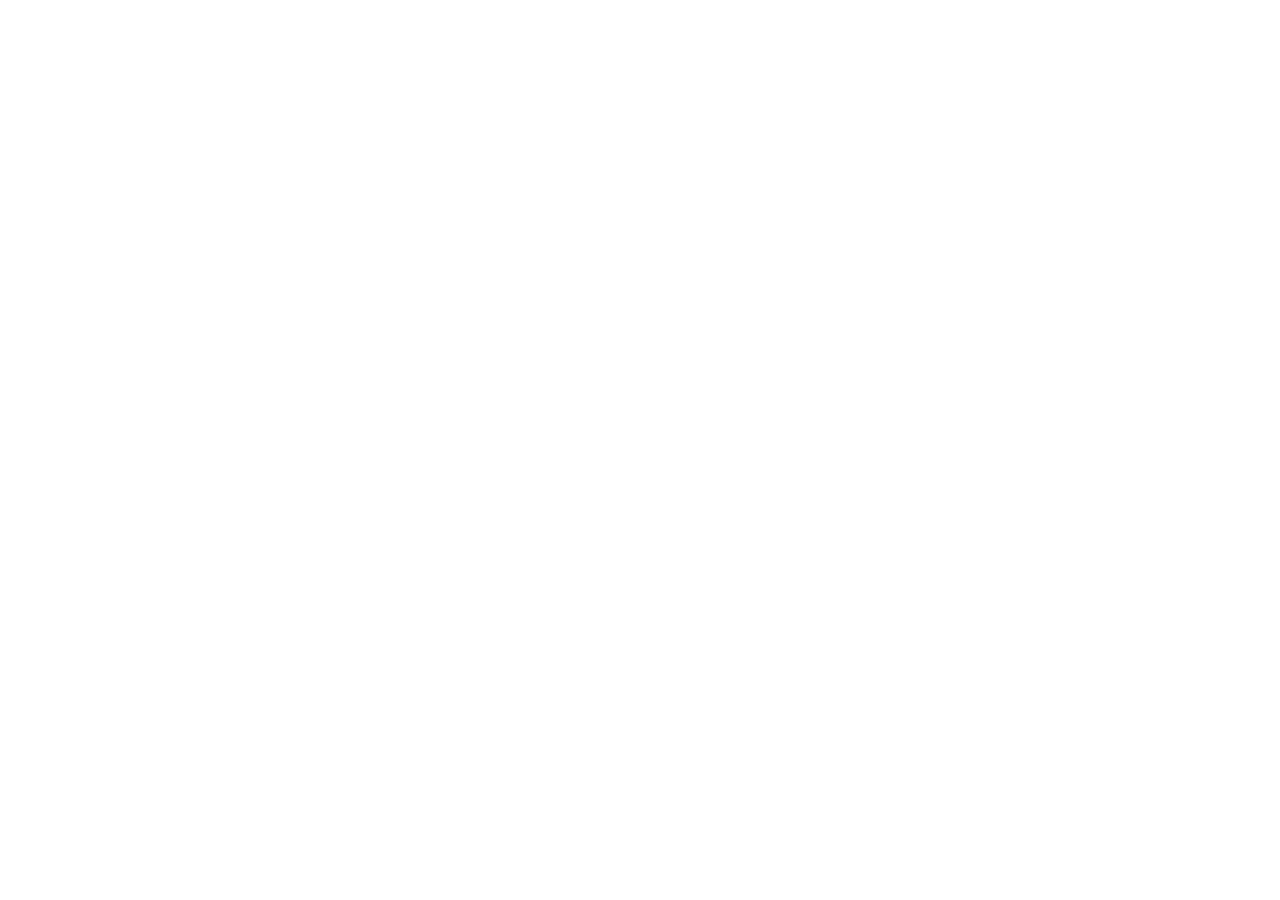
==== contact.html @ 482a0a32 "Move GA4 code from header to head section" ====
<!DOCTYPE html>
<html lang="nl">
<head>
    <meta charset="UTF-8">
    <meta name="viewport" content="width=device-width, initial-scale=1.0">
    <title>Contact - WebPinguin</title>
    <meta name="keywords" content="website, webdesign, SEO, webshop, professionele website, webbouwer">
    <meta name="description" content="Neem contact op met WebPinguin. We helpen je graag met je website project.">
    <link rel="stylesheet" href="style.css">
    <link rel="icon" href="images/webpinguin_logo_v6.png" type="image/png">
</head>

<!-- Google tag (gtag.js) -->
<script async src="https://www.googletagmanager.com/gtag/js?id=G-3PWW5EQ5VZ"></script>
<script>
  window.dataLayer = window.dataLayer || [];
  function gtag(){dataLayer.push(arguments);}
  gtag('js', new Date());

  gtag('config', 'G-3PWW5EQ5VZ');
</script>
<body>
    <header>
---- style.css ----
/* WebPinguin Styles */
:root {
    --primary: #1A4F91;
    --secondary: #00C4CC;
    --dark: #333333;
    --gray: #666666;
    --light: #f5f5f5;
    --white: #ffffff;
}

* {
    margin: 0;
    padding: 0;
    box-sizing: border-box;
}

body {
    font-family: -apple-system, BlinkMacSystemFont, 'Segoe UI', Roboto, sans-serif;
    line-height: 1.6;
    color: var(--dark);
    background: var(--white);
}

.container {
    max-width: 1200px;
    margin: 0 auto;
    padding: 0 20px;
}

/* Header */
header {
    background: var(--white);
    box-shadow: 0 2px 10px rgba(0,0,0,0.1);
    position: sticky;
    top: 0;
    z-index: 100;
}

header nav {
    display: flex;
    justify-content: space-between;
    align-items: center;
    padding: 15px 20px;
}

.logo img {
    height: 100px;
}

.nav-links {
    display: flex;
    list-style: none;
    gap: 30px;
    align-items: center;
}

.nav-links a {
    text-decoration: none;
    color: var(--dark);
    font-weight: 500;
    transition: color 0.3s;
}

.nav-links a:hover {
    color: var(--primary);
}

/* Buttons */
.btn-primary, .btn-secondary {
    display: inline-block;
    padding: 12px 24px;
    border-radius: 8px;
    text-decoration: none;
    font-weight: 600;
    transition: all 0.3s;
}

.btn-primary {
    background: var(--primary);
    color: var(--white);
}

.btn-primary:hover {
    background: #153d7a;
}

.btn-secondary {
    background: transparent;
    border: 2px solid var(--primary);
    color: var(--primary);
}

.btn-secondary:hover {
    background: var(--primary);
    color: var(--white);
}

/* Hero */
.hero {
    background: linear-gradient(135deg, var(--primary) 0%, var(--secondary) 100%);
    color: var(--white);
    padding: 100px 0;
    text-align: center;
}

.hero h1 {
    font-size: 3rem;
    margin-bottom: 20px;
}

.hero p {
    font-size: 1.25rem;
    margin-bottom: 30px;
    opacity: 0.9;
}

.hero-buttons {
    display: flex;
    gap: 20px;
    justify-content: center;
}

/* Features */
.features {
    padding: 80px 0;
    background: var(--light);
}

.features h2 {
    text-align: center;
    margin-bottom: 50px;
    font-size: 2rem;
    color: var(--primary);
}

.feature-grid {
    display: grid;
    grid-template-columns: repeat(auto-fit, minmax(250px, 1fr));
    gap: 30px;
}

.feature-card {
    background: var(--white);
    padding: 30px;
    border-radius: 12px;
    box-shadow: 0 4px 15px rgba(0,0,0,0.1);
    text-align: center;
}

.feature-card h3 {
    color: var(--primary);
    margin-bottom: 15px;
    font-size: 1.3rem;
}

/* Services Preview */
.services-preview {
    padding: 80px 0;
}

.services-preview h2 {
    text-align: center;
    margin-bottom: 50px;
    font-size: 2rem;
    color: var(--primary);
}

.service-grid {
    display: grid;
    grid-template-columns: repeat(auto-fit, minmax(300px, 1fr));
    gap: 30px;
}

.service-card {
    border: 2px solid var(--light);
    padding: 30px;
    border-radius: 12px;
    transition: all 0.3s;
}

.service-card:hover {
    border-color: var(--secondary);
    transform: translateY(-5px);
}

.service-card h3 {
    color: var(--primary);
    margin-bottom: 15px;
}

.service-card a {
    color: var(--secondary);
    text-decoration: none;
    font-weight: 600;
}

/* CTA */
.cta {
    background: var(--primary);
    color: var(--white);
    padding: 60px 0;
    text-align: center;
}

.cta h2 {
    margin-bottom: 15px;
}

.cta p {
    margin-bottom: 25px;
    opacity: 0.9;
}

/* Footer */
footer {
    background: var(--dark);
    color: var(--white);
    padding: 60px 0 20px;
}

.footer-content {
    display: grid;
    grid-template-columns: repeat(auto-fit, minmax(200px, 1fr));
    gap: 40px;
    margin-bottom: 40px;
}

.footer-logo {
    height: 50px;
    margin-bottom: 15px;
}

.footer-links h4, .footer-contact h4 {
    margin-bottom: 20px;
    color: var(--secondary);
}

.footer-links ul {
    list-style: none;
}

.footer-links li {
    margin-bottom: 10px;
}

.footer-links a {
    color: var(--white);
    text-decoration: none;
    opacity: 0.8;
    transition: opacity 0.3s;
}

.footer-links a:hover {
    opacity: 1;
}

.footer-bottom {
    text-align: center;
    padding-top: 20px;
    border-top: 1px solid rgba(255,255,255,0.1);
    opacity: 0.6;
}

/* Page Header */
.page-header {
    background: linear-gradient(135deg, var(--primary) 0%, var(--secondary) 100%);
    color: var(--white);
    padding: 60px 0;
    text-align: center;
}

.page-header h1 {
    font-size: 2.5rem;
    margin-bottom: 10px;
}

.page-header p {
    font-size: 1.2rem;
    opacity: 0.9;
}

/* About Page */
.about-content {
    padding: 60px 0;
}

.about-grid {
    display: grid;
    grid-template-columns: 1fr 1fr;
    gap: 50px;
    align-items: center;
}

.about-image img {
    width: 100%;
    border-radius: 12px;
    box-shadow: 0 10px 30px rgba(0,0,0,0.1);
}

.about-text h2 {
    color: var(--primary);
    margin-bottom: 20px;
}

.about-text h3 {
    color: var(--gray);
    margin-top: 20px;
    margin-bottom: 10px;
}

.about-text ul {
    list-style: none;
}

.about-text li {
    margin-bottom: 10px;
    padding-left: 10px;
}

/* Values Section */
.values {
    background: var(--light);
    padding: 60px 0;
}

.values h2 {
    text-align: center;
    color: var(--primary);
    margin-bottom: 40px;
}

.values-grid {
    display: grid;
    grid-template-columns: repeat(auto-fit, minmax(250px, 1fr));
    gap: 30px;
}

.value-card {
    background: var(--white);
    padding: 30px;
    border-radius: 12px;
    text-align: center;
    box-shadow: 0 4px 15px rgba(0,0,0,0.05);
}

.value-card h3 {
    color: var(--primary);
    margin-bottom: 15px;
}

/* Producten / Pricing */
.products {
    padding: 60px 0;
}

.product-category {
    margin-bottom: 60px;
}

.product-category h2 {
    color: var(--primary);
    text-align: center;
    margin-bottom: 15px;
}

.category-desc {
    text-align: center;
    max-width: 700px;
    margin: 0 auto 40px;
    color: var(--gray);
}

.pricing-grid {
    display: grid;
    grid-template-columns: repeat(auto-fit, minmax(300px, 1fr));
    gap: 30px;
    max-width: 1100px;
    margin: 0 auto;
}

.pricing-card {
    background: var(--white);
    border: 2px solid var(--light);
    border-radius: 12px;
    padding: 30px;
    text-align: center;
    transition: all 0.3s;
    position: relative;
}

.pricing-card:hover {
    transform: translateY(-5px);
    box-shadow: 0 10px 30px rgba(0,0,0,0.1);
}

.pricing-card.featured {
    border-color: var(--secondary);
    transform: scale(1.05);
}

.pricing-card.featured:hover {
    transform: scale(1.05) translateY(-5px);
}

.pricing-card .badge {
    position: absolute;
    top: -12px;
    left: 50%;
    transform: translateX(-50%);
    background: var(--secondary);
    color: var(--white);
    padding: 5px 15px;
    border-radius: 20px;
    font-size: 0.85rem;
    font-weight: 600;
}

.pricing-card h3 {
    color: var(--primary);
    margin-bottom: 10px;
}

.pricing-card .price {
    font-size: 2.5rem;
    font-weight: 700;
    color: var(--primary);
    margin-bottom: 15px;
}

.pricing-card ul {
    list-style: none;
    text-align: left;
    margin: 20px 0;
}

.pricing-card li {
    padding: 8px 0;
    border-bottom: 1px solid var(--light);
}

.pricing-card li:last-child {
    border-bottom: none;
}

/* Portfolio */
.portfolio {
    padding: 60px 0;
}

.portfolio-grid {
    display: grid;
    grid-template-columns: repeat(auto-fit, minmax(350px, 1fr));
    gap: 30px;
}

.portfolio-card {
    background: var(--white);
    border-radius: 12px;
    overflow: hidden;
    box-shadow: 0 4px 15px rgba(0,0,0,0.1);
}

.portfolio-image img {
    width: 100%;
    height: 250px;
    object-fit: cover;
}

.portfolio-info {
    padding: 25px;
}

.portfolio-info h3 {
    color: var(--primary);
    margin-bottom: 10px;
}

.portfolio-desc {
    color: var(--gray);
    margin-bottom: 15px;
}

.portfolio-tags {
    display: flex;
    gap: 10px;
    margin-bottom: 15px;
}

.portfolio-tags span {
    background: var(--light);
    padding: 5px 12px;
    border-radius: 20px;
    font-size: 0.85rem;
    color: var(--gray);
}

.portfolio-card.placeholder {
    opacity: 0.7;
}

/* Testimonials */
.testimonials {
    background: var(--light);
    padding: 60px 0;
}

.testimonials h2 {
    text-align: center;
    color: var(--primary);
    margin-bottom: 40px;
}

.testimonial-grid {
    display: grid;
    grid-template-columns: repeat(auto-fit, minmax(300px, 1fr));
    gap: 30px;
}

.testimonial-card {
    background: var(--white);
    padding: 30px;
    border-radius: 12px;
    box-shadow: 0 4px 15px rgba(0,0,0,0.05);
}

.testimonial-card p {
    font-style: italic;
    margin-bottom: 15px;
    color: var(--gray);
}

/* Contact */
.contact {
    padding: 60px 0;
}

.contact-grid {
    display: grid;
    grid-template-columns: 1fr 1fr;
    gap: 50px;
}

.contact-info h2 {
    color: var(--primary);
    margin-bottom: 15px;
}

.contact-details {
    margin-top: 30px;
}

.contact-item {
    margin-bottom: 20px;
}

.contact-item h3 {
    color: var(--primary);
    font-size: 1.1rem;
    margin-bottom: 5px;
}

.contact-form-wrapper {
    background: var(--light);
    padding: 30px;
    border-radius: 12px;
}

.form-group {
    margin-bottom: 20px;
}

.form-group label {
    display: block;
    margin-bottom: 5px;
    font-weight: 500;
}

.form-group input,
.form-group select,
.form-group textarea {
    width: 100%;
    padding: 12px;
    border: 1px solid #ddd;
    border-radius: 8px;
    font-size: 1rem;
    font-family: inherit;
}

.form-group input:focus,
.form-group select:focus,
.form-group textarea:focus {
    outline: none;
    border-color: var(--primary);
}

.form-success {
    background: #d4edda;
    color: #155724;
    padding: 20px;
    border-radius: 8px;
    text-align: center;
}

.form-error {
    background: #f8d7da;
    color: #721c24;
    padding: 20px;
    border-radius: 8px;
    text-align: center;
}

/* FAQ */
.faq {
    background: var(--light);
    padding: 60px 0;
}

.faq h2 {
    text-align: center;
    color: var(--primary);
    margin-bottom: 40px;
}

.faq-grid {
    display: grid;
    grid-template-columns: repeat(auto-fit, minmax(400px, 1fr));
    gap: 30px;
}

.faq-item {
    background: var(--white);
    padding: 25px;
    border-radius: 12px;
}

.faq-item h3 {
    color: var(--primary);
    margin-bottom: 10px;
    font-size: 1.1rem;
}

.faq-item p {
    color: var(--gray);
}

/* Responsive */
@media (max-width: 768px) {
    .nav-links {
        display: none;
    }
    
    .hero h1 {
        font-size: 2rem;
    }
    
    .hero-buttons {
        flex-direction: column;
    }
    
    .feature-grid, .service-grid, .values-grid, .pricing-grid, .portfolio-grid, .testimonial-grid, .faq-grid {
        grid-template-columns: 1fr;
    }
    
    .about-grid, .contact-grid {
        grid-template-columns: 1fr;
    }
    
    .pricing-card.featured {
        transform: none;
    }
    
    .pricing-card.featured:hover {
        transform: translateY(-5px);
    }
    
    .page-header h1 {
        font-size: 2rem;
    }
}
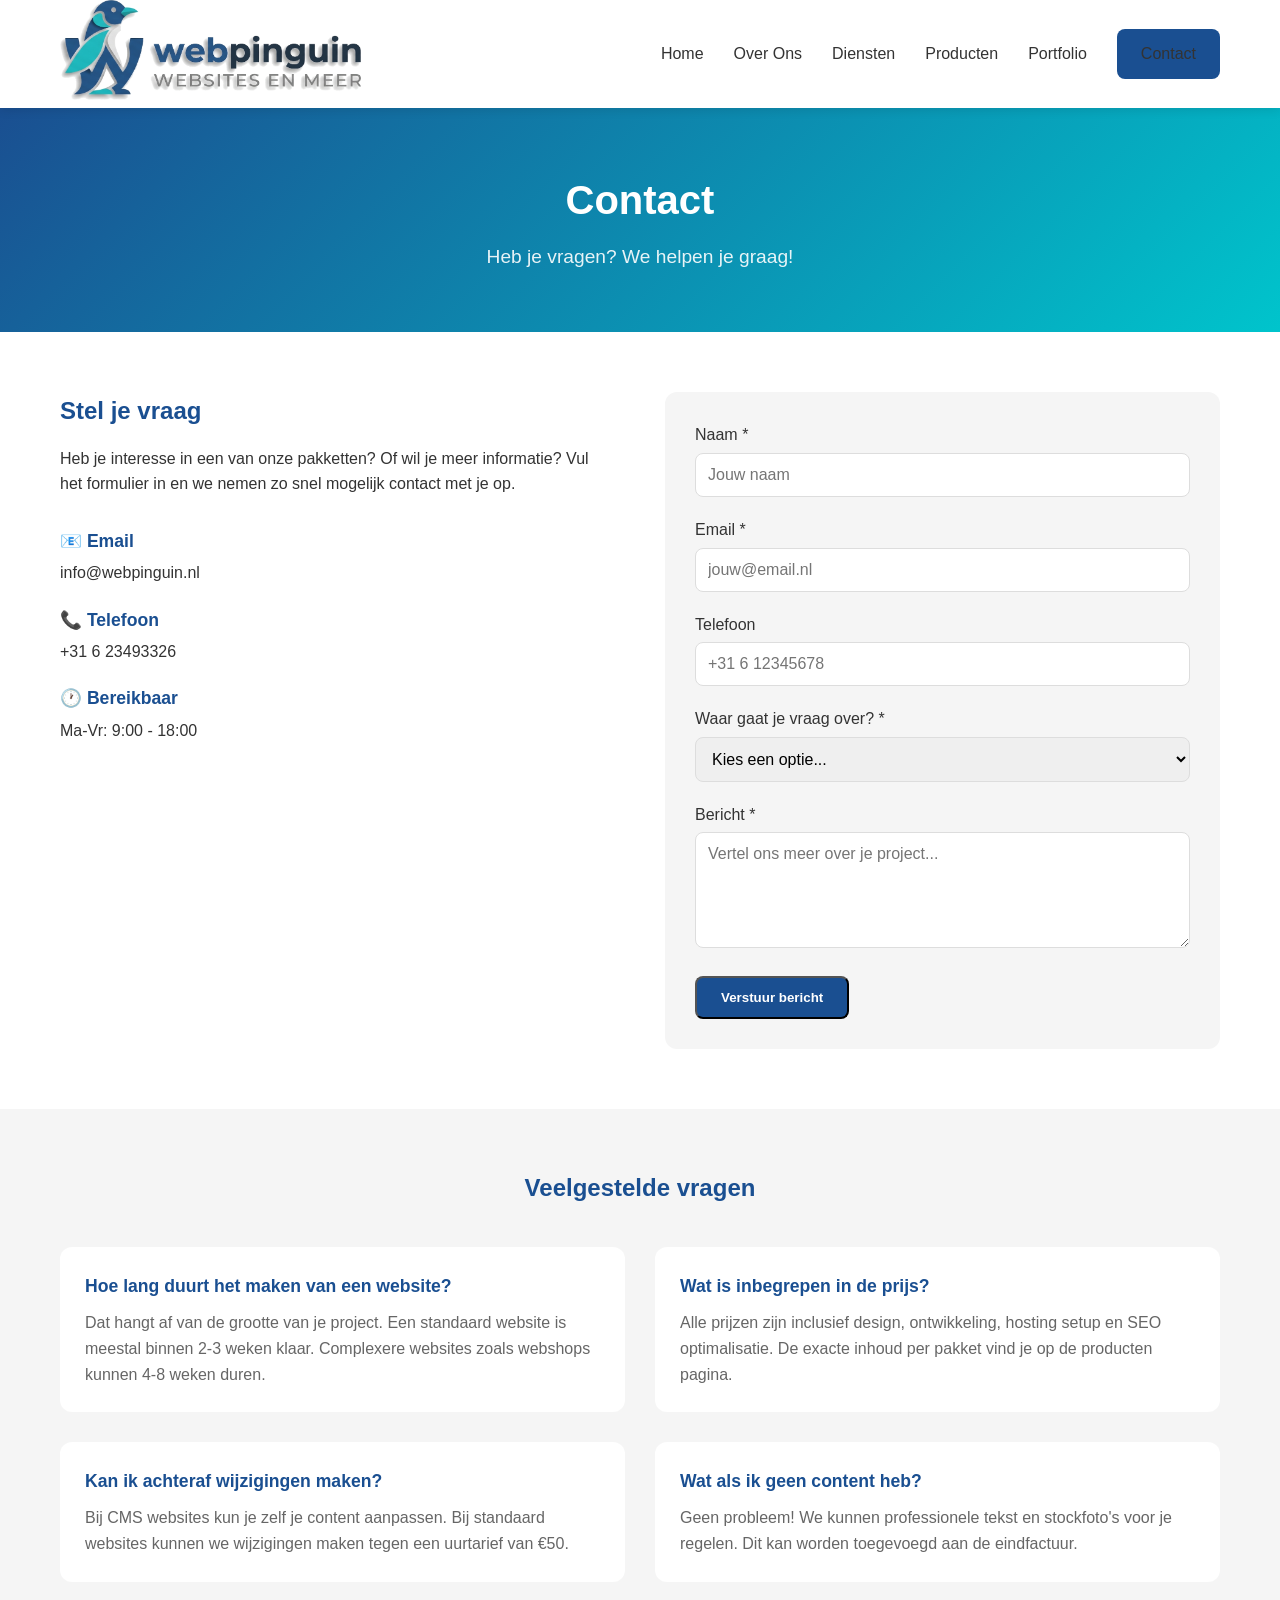
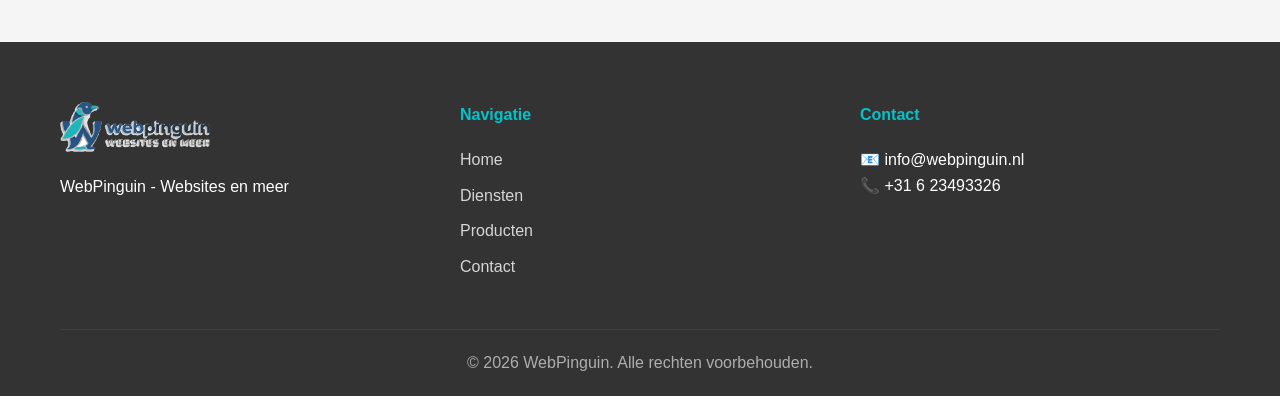
==== commit 457da50d: "Add GA4 code after <head> (preserving all content)" ====
--- a/contact.html
+++ b/contact.html
@@ -1,14 +1,6 @@
 <!DOCTYPE html>
 <html lang="nl">
 <head>
-    <meta charset="UTF-8">
-    <meta name="viewport" content="width=device-width, initial-scale=1.0">
-    <title>Contact - WebPinguin</title>
-    <meta name="keywords" content="website, webdesign, SEO, webshop, professionele website, webbouwer">
-    <meta name="description" content="Neem contact op met WebPinguin. We helpen je graag met je website project.">
-    <link rel="stylesheet" href="style.css">
-    <link rel="icon" href="images/webpinguin_logo_v6.png" type="image/png">
-</head>
 
 <!-- Google tag (gtag.js) -->
 <script async src="https://www.googletagmanager.com/gtag/js?id=G-3PWW5EQ5VZ"></script>
@@ -19,6 +11,183 @@
 
   gtag('config', 'G-3PWW5EQ5VZ');
 </script>
+    <meta charset="UTF-8">
+    <meta name="viewport" content="width=device-width, initial-scale=1.0">
+    <title>Contact - WebPinguin</title>
+    <meta name="description" content="Neem contact op met WebPinguin. We helpen je graag met je website project.">
+    <link rel="stylesheet" href="style.css">
+    <link rel="icon" href="images/webpinguin_logo_v6.png" type="image/png">
+</head>
 <body>
     <header>
+        <nav class="container">
+            <a href="index.html" class="logo">
+                <img src="images/webpinguin_logo_v6.png" alt="WebPinguin">
+            </a>
+            <ul class="nav-links">
+                <li><a href="index.html">Home</a></li>
+                <li><a href="over-ons.html">Over Ons</a></li>
+                <li><a href="diensten.html">Diensten</a></li>
+                <li><a href="producten.html">Producten</a></li>
+                <li><a href="portfolio.html">Portfolio</a></li>
+                <li><a href="contact.html" class="btn-primary">Contact</a></li>
+            </ul>
+        </nav>
+    </header>
 
+    <section class="page-header">
+        <div class="container">
+            <h1>Contact</h1>
+            <p>Heb je vragen? We helpen je graag!</p>
+        </div>
+    </section>
+
+    <section class="contact">
+        <div class="container">
+            <div class="contact-grid">
+                <div class="contact-info">
+                    <h2>Stel je vraag</h2>
+                    <p>Heb je interesse in een van onze pakketten? Of wil je meer informatie? Vul het formulier in en we nemen zo snel mogelijk contact met je op.</p>
+                    
+                    <div class="contact-details">
+                        <div class="contact-item">
+                            <h3>📧 Email</h3>
+                            <p>info@webpinguin.nl</p>
+                        </div>
+                        <div class="contact-item">
+                            <h3>📞 Telefoon</h3>
+                            <p>+31 6 23493326</p>
+                        </div>
+                        <div class="contact-item">
+                            <h3>🕐 Bereikbaar</h3>
+                            <p>Ma-Vr: 9:00 - 18:00</p>
+                        </div>
+                    </div>
+                </div>
+
+                <div class="contact-form-wrapper">
+                    <form id="contact-form" class="contact-form">
+                        <div class="form-group">
+                            <label for="naam">Naam *</label>
+                            <input type="text" id="naam" name="naam" required placeholder="Jouw naam">
+                        </div>
+
+                        <div class="form-group">
+                            <label for="email">Email *</label>
+                            <input type="email" id="email" name="email" required placeholder="jouw@email.nl">
+                        </div>
+
+                        <div class="form-group">
+                            <label for="telefoon">Telefoon</label>
+                            <input type="tel" id="telefoon" name="telefoon" placeholder="+31 6 12345678">
+                        </div>
+
+                        <div class="form-group">
+                            <label for="type-aanvraag">Waar gaat je vraag over? *</label>
+                            <select id="type-aanvraag" name="type-aanvraag" required>
+                                <option value="">Kies een optie...</option>
+                                <option value="informatie">Ik wil meer informatie</option>
+                                <option value=" offerte">Ik wil een offerte aanvragen</option>
+                                <option value="standaard-website">Standaard website</option>
+                                <option value="cms-website">CMS website</option>
+                                <option value="webshop">Webshop</option>
+                                <option value="intranet">Intranet</option>
+                                <option value="anders">Iets anders</option>
+                            </select>
+                        </div>
+
+                        <div class="form-group">
+                            <label for="bericht">Bericht *</label>
+                            <textarea id="bericht" name="bericht" rows="5" required placeholder="Vertel ons meer over je project..."></textarea>
+                        </div>
+
+                        <button type="submit" class="btn-primary">Verstuur bericht</button>
+                    </form>
+
+                    <div id="form-success" class="form-success" style="display: none;">
+                        <h3>✅ Bericht verzonden!</h3>
+                        <p>We hebben je bericht ontvangen en nemen binnen 24 uur contact met je op.</p>
+                    </div>
+
+                    <div id="form-error" class="form-error" style="display: none;">
+                        <h3>❌ Er ging iets mis</h3>
+                        <p>Probeer het opnieuw of stuur een email direct naar info@webpinguin.nl</p>
+                    </div>
+                </div>
+            </div>
+        </div>
+    </section>
+
+    <section class="faq">
+        <div class="container">
+            <h2>Veelgestelde vragen</h2>
+            <div class="faq-grid">
+                <div class="faq-item">
+                    <h3>Hoe lang duurt het maken van een website?</h3>
+                    <p>Dat hangt af van de grootte van je project. Een standaard website is meestal binnen 2-3 weken klaar. Complexere websites zoals webshops kunnen 4-8 weken duren.</p>
+                </div>
+                <div class="faq-item">
+                    <h3>Wat is inbegrepen in de prijs?</h3>
+                    <p>Alle prijzen zijn inclusief design, ontwikkeling, hosting setup en SEO optimalisatie. De exacte inhoud per pakket vind je op de producten pagina.</p>
+                </div>
+                <div class="faq-item">
+                    <h3>Kan ik achteraf wijzigingen maken?</h3>
+                    <p>Bij CMS websites kun je zelf je content aanpassen. Bij standaard websites kunnen we wijzigingen maken tegen een uurtarief van €50.</p>
+                </div>
+                <div class="faq-item">
+                    <h3>Wat als ik geen content heb?</h3>
+                    <p>Geen probleem! We kunnen professionele tekst en stockfoto's voor je regelen. Dit kan worden toegevoegd aan de eindfactuur.</p>
+                </div>
+            </div>
+        </div>
+    </section>
+
+    <footer>
+        <div class="container">
+            <div class="footer-content">
+                <div class="footer-info">
+                    <img src="images/webpinguin_logo_v6.png" alt="WebPinguin" class="footer-logo">
+                    <p>WebPinguin - Websites en meer</p>
+                </div>
+                <div class="footer-links">
+                    <h4>Navigatie</h4>
+                    <ul>
+                        <li><a href="index.html">Home</a></li>
+                        <li><a href="diensten.html">Diensten</a></li>
+                        <li><a href="producten.html">Producten</a></li>
+                        <li><a href="contact.html">Contact</a></li>
+                    </ul>
+                </div>
+                <div class="footer-contact">
+                    <h4>Contact</h4>
+                    <p>📧 info@webpinguin.nl</p>
+                    <p>📞 +31 6 23493326</p>
+                </div>
+            </div>
+            <div class="footer-bottom">
+                <p>&copy; 2026 WebPinguin. Alle rechten voorbehouden.</p>
+            </div>
+        </div>
+    </footer>
+
+    <script>
+        // Form submission handler
+        document.getElementById('contact-form').addEventListener('submit', function(e) {
+            e.preventDefault();
+            
+            const formData = new FormData(this);
+            const data = Object.fromEntries(formData.entries());
+            
+            // To do: Connect to N8N/Brevo/Notion API
+            // For now, show success message
+            // This will be integrated with Brevo SMTP and Notion later
+            
+            console.log('Form submitted:', data);
+            
+            // Show success (temporary)
+            document.getElementById('contact-form').style.display = 'none';
+            document.getElementById('form-success').style.display = 'block';
+        });
+    </script>
+</body>
+</html>
